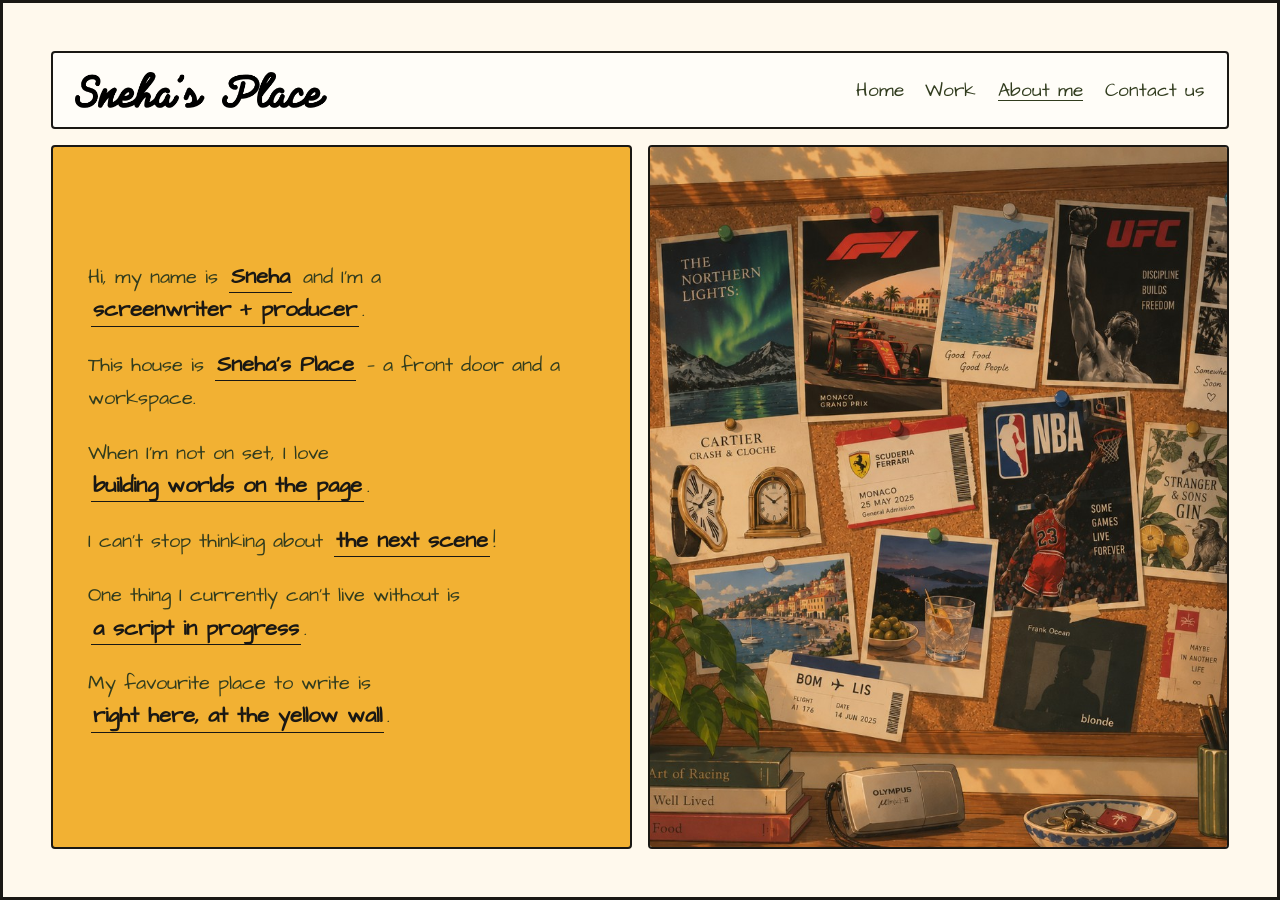
==== about.html @ 4d9caa71 "Publish Sneha’s Place as a static site ready for Vercel. Co-authored-by: Cursor <cursoragent@cursor." ====
<!DOCTYPE html>
<html lang="en">
  <head>
    <meta charset="utf-8" />
    <meta name="viewport" content="width=device-width, initial-scale=1" />
    <title>About me · Sneha’s Place</title>
    <link rel="preconnect" href="https://fonts.googleapis.com" />
    <link rel="preconnect" href="https://fonts.gstatic.com" crossorigin />
    <link
      href="https://fonts.googleapis.com/css2?family=Architects+Daughter&display=swap"
      rel="stylesheet"
    />
    <link rel="stylesheet" href="css/styles.css?v=about-board2" />
  </head>
  <body class="page-inner page-about">
    <header class="site-header">
      <a class="logo" href="entrance.html"><img src="assets/logo-script.png" alt="Sneha’s Place" width="950" height="136" /></a>
      <nav class="site-nav" aria-label="Primary">
        <a href="index.html">Home</a>
        <a href="work.html">Work</a>
        <a href="about.html" aria-current="page">About me</a>
        <a href="contact.html">Contact us</a>
      </nav>
    </header>

    <main class="inner-main know-me">
      <h1 class="visually-hidden">About me</h1>
      <div class="know-me-copy">
        <div class="know-me-lines">
          <p>
            Hi, my name is
            <span class="blank">Sneha</span>
            and I’m a
            <span class="blank">screenwriter + producer</span>.
          </p>
          <p>
            This house is
            <span class="blank">Sneha’s Place</span>
            — a front door and a workspace.
          </p>
          <p>
            When I’m not on set, I love
            <span class="blank">building worlds on the page</span>.
          </p>
          <p>
            I can’t stop thinking about
            <span class="blank">the next scene</span>!
          </p>
          <p>
            One thing I currently can’t live without is
            <span class="blank">a script in progress</span>.
          </p>
          <p>
            My favourite place to write is
            <span class="blank">right here, at the yellow wall</span>.
          </p>
        </div>
      </div>
      <div class="know-me-board">
        <img
          src="assets/about-board.jpg"
          alt="A corkboard above a desk, pinned with photos, tickets, and posters"
          width="1024"
          height="1024"
        />
      </div>
    </main>
  </body>
</html>
---- css/styles.css ----
:root {
  --cream: #fff9ed;
  --header-tan: #e0cb9e;
  --olive: #313c1e;
  --ink: #1a1814;
  --yellow: #f2b133;
  --yellow-deep: #e59a1c;
  --overlay: rgba(22, 14, 8, 0.5);
  --overlay-mobile: rgba(22, 14, 8, 0.28);
  --font-display: "Architects Daughter", "Segoe Print", "Bradley Hand ITC", cursive;
  --font-body: "Architects Daughter", "Segoe Print", "Bradley Hand ITC", cursive;
  --ease: cubic-bezier(0.22, 1, 0.36, 1);
  --duration: 300ms;
}

*,
*::before,
*::after {
  box-sizing: border-box;
}

html {
  color-scheme: light;
  height: 100%;
}

@view-transition {
  navigation: auto;
}

body {
  margin: 0;
  min-height: 100dvh;
  padding: 48px;
  background: var(--cream);
  color: var(--olive);
  font-family: var(--font-body);
  border: 3px solid var(--ink);
}

body.page-entrance,
body.page-inner,
body.page-work,
body.page-house {
  display: flex;
  flex-direction: column;
  gap: 16px;
}

body.page-entrance {
  height: 100dvh;
  overflow: hidden;
}

img {
  max-width: 100%;
  display: block;
}

a {
  color: inherit;
}

.panel {
  background: #fffdf8;
}

.panel-nav,
.site-header,
.site-footer {
  display: flex;
  align-items: center;
  justify-content: space-between;
  gap: 1rem;
  padding: 0.85rem 1.4rem 0.75rem;
  flex: 0 0 auto;
  position: relative;
  z-index: 2;
  color: var(--olive);
  background: #fffdf8;
  border: 2px solid var(--ink);
  border-radius: 4px;
}

.site-header,
.panel-nav {
  padding-top: 1.2rem;
  padding-bottom: 1.2rem;
}

.site-footer {
  margin-top: auto;
}

.panel-illustration {
  position: relative;
  z-index: 1;
  flex: 1 1 auto;
  min-height: 0;
  overflow: hidden;
  display: flex;
}

.logo {
  display: flex;
  align-items: center;
  text-decoration: none;
  line-height: 0;
}

.logo img {
  display: block;
  height: 36px;
  width: auto;
}

.site-nav {
  display: flex;
  flex-wrap: wrap;
  justify-content: flex-end;
  gap: 0.55rem 1.35rem;
}

.site-nav a {
  font-family: var(--font-display);
  font-weight: 500;
  font-size: clamp(1rem, 1.7vw, 1.2rem);
  text-decoration: none;
  line-height: 1.2;
}

.site-nav a:hover,
.site-nav a[aria-current="page"] {
  text-decoration: underline;
  text-underline-offset: 0.22em;
}

.entrance {
  position: relative;
  flex: 1;
  min-height: 0;
  width: 100%;
  display: block;
  overflow: hidden;
  border-radius: 4px;
  cursor: pointer;
  color: inherit;
  text-decoration: none;
  user-select: none;
}

.entrance:focus {
  outline: none;
}

.entrance:focus-visible {
  outline: 3px solid var(--ink);
  outline-offset: -3px;
}

.entrance-image {
  position: absolute;
  inset: 0;
  width: 100%;
  height: 100%;
  object-fit: cover;
  object-position: center;
  border: 2px solid var(--ink);
  border-radius: 4px;
  box-sizing: border-box;
}

.entrance-caption {
  position: absolute;
  top: 0.9rem;
  left: 0.9rem;
  z-index: 3;
  background: #fffdf8;
  border: 1.5px solid var(--ink);
  padding: 0.18rem 0.62rem 0.22rem;
  font-family: var(--font-display);
  font-size: clamp(0.82rem, 1.5vw, 1.02rem);
  font-weight: 500;
  color: var(--ink);
  line-height: 1.25;
  pointer-events: none;
}

.entrance-overlay {
  position: absolute;
  inset: 0;
  z-index: 1;
  background: var(--overlay);
  opacity: 0;
  pointer-events: none;
  transition: opacity var(--duration) var(--ease);
}

.entrance-cta {
  position: absolute;
  top: 50%;
  left: 50%;
  z-index: 2;
  display: inline-block;
  padding: 0.88rem 2.15rem 0.95rem;
  background: var(--yellow);
  color: var(--ink);
  border: 2.5px solid var(--ink);
  border-radius: 4px;
  font-family: var(--font-display);
  font-size: clamp(1.35rem, 3.4vw, 2.05rem);
  font-weight: 600;
  letter-spacing: 0.01em;
  line-height: 1.1;
  white-space: nowrap;
  box-shadow: 3px 4px 0 var(--ink);
  pointer-events: none;
  opacity: 0;
  transform: translate(-50%, calc(-50% + 10px)) scale(0.95);
  transition:
    opacity var(--duration) var(--ease),
    transform var(--duration) var(--ease),
    background-color var(--duration) var(--ease);
}

.entrance:hover .entrance-overlay,
.entrance:focus-visible .entrance-overlay {
  opacity: 1;
}

.entrance:hover .entrance-cta,
.entrance:focus-visible .entrance-cta {
  opacity: 1;
  transform: translate(-50%, -50%) scale(1);
}

.entrance:hover .entrance-cta {
  background: var(--yellow-deep);
}

@media (hover: none), (pointer: coarse) {
  .entrance-overlay,
  .room-enter .entrance-overlay {
    opacity: 1;
    background: var(--overlay-mobile);
  }

  .entrance-cta,
  .room-enter .entrance-cta {
    opacity: 1;
    transform: translate(-50%, -50%) scale(1);
  }

  .entrance:focus-visible .entrance-overlay,
  .room-enter:focus-visible .entrance-overlay {
    background: var(--overlay);
  }
}

@media (prefers-reduced-motion: reduce) {
  .entrance-overlay,
  .entrance-cta {
    transition: opacity 160ms linear;
  }

  .entrance-cta,
  .entrance:hover .entrance-cta,
  .entrance:focus-visible .entrance-cta,
  .room-enter:hover .entrance-cta,
  .room-enter:focus-visible .entrance-cta {
    transform: translate(-50%, -50%) scale(1);
  }
}

.inner-main {
  flex: 1;
  width: auto;
  margin: 0;
  padding: 2.4rem 1.6rem 3.4rem;
  background: #fffdf8;
  border: 2px solid var(--ink);
  border-radius: 4px;
}

.eyebrow {
  margin: 0 0 0.6rem;
  font-family: var(--font-display);
  font-size: 1rem;
}

.inner-main h1 {
  margin: 0 0 0.85rem;
  font-family: var(--font-display);
  font-size: clamp(2.2rem, 6vw, 4rem);
  line-height: 1.05;
  font-weight: 700;
}

.lede {
  max-width: 38rem;
  margin: 0 0 2.2rem;
  font-size: 1.2rem;
  line-height: 1.55;
}

.room-grid {
  display: grid;
  grid-template-columns: repeat(3, 1fr);
  gap: 1rem;
}

.room-card {
  display: block;
  min-height: 14rem;
  padding: 1.3rem 1.2rem 1.4rem;
  background: var(--yellow);
  border: 2.5px solid var(--ink);
  border-radius: 1.4rem;
  text-decoration: none;
  box-shadow: 4px 5px 0 var(--ink);
  transition: transform 220ms var(--ease);
}

.room-card:nth-child(2) {
  background: #f4c45a;
}

.room-card:nth-child(3) {
  background: #e8a020;
}

.room-card h2 {
  margin: 0 0 0.45rem;
  font-family: var(--font-display);
  font-size: 1.7rem;
}

.room-card p {
  margin: 0;
  line-height: 1.45;
}

.room-card:hover,
.room-card:focus-visible {
  transform: translate(-2px, -3px);
}

.prose {
  max-width: 40rem;
}

.prose p {
  font-size: 1.15rem;
  line-height: 1.65;
}

.work-list,
.contact-list {
  list-style: none;
  padding: 0;
  margin: 0;
}

.work-list li,
.contact-list li {
  border-top: 2px solid var(--ink);
  padding: 1rem 0;
}

.work-list h2,
.contact-list a {
  font-family: var(--font-display);
  margin: 0 0 0.25rem;
}

.contact-form {
  display: grid;
  gap: 0.85rem;
  max-width: 28rem;
}

.contact-form label {
  display: grid;
  gap: 0.3rem;
  font-family: var(--font-display);
}

.contact-form input,
.contact-form textarea {
  font: inherit;
  padding: 0.65rem 0.7rem;
  border: 2px solid var(--ink);
  border-radius: 0.7rem;
  background: #fffdf8;
}

.contact-form button {
  justify-self: start;
  appearance: none;
  margin: 0;
  font-family: var(--font-display);
  font-size: clamp(1.15rem, 2.2vw, 1.45rem);
  font-weight: 600;
  letter-spacing: 0.01em;
  line-height: 1.15;
  padding: 0.72rem 1.55rem 0.78rem;
  background: var(--yellow);
  color: var(--ink);
  border: 2.5px solid var(--ink);
  border-radius: 4px;
  cursor: pointer;
  box-shadow: 3px 4px 0 var(--ink);
}

.contact-form button:hover,
.contact-form button:focus-visible {
  background: var(--yellow-deep);
}

.back-out {
  display: inline-block;
  margin-top: 2rem;
  font-family: var(--font-display);
}

.page-contact .inner-main {
  min-height: 0;
}

.contact-main {
  display: grid;
  grid-template-columns: 1fr 1fr;
  gap: 16px;
  padding: 0;
  background: transparent;
  border: none;
  min-height: 0;
}

.contact-copy,
.contact-picture {
  min-height: 0;
  background: #fffdf8;
  border: 2px solid var(--ink);
  border-radius: 4px;
}

.contact-copy {
  padding: 2.4rem 1.6rem 3.4rem;
  overflow: auto;
}

.contact-picture {
  position: relative;
  overflow: hidden;
}

.contact-picture img {
  position: absolute;
  inset: 0;
  width: 100%;
  height: 100%;
  object-fit: cover;
  object-position: center;
}

.work-filters {
  display: flex;
  flex-wrap: wrap;
  gap: 12px;
}

.chip {
  appearance: none;
  margin: 0;
  padding: 0.72rem 1.55rem 0.78rem;
  background: #fff;
  color: var(--ink);
  border: 2.5px solid var(--ink);
  border-radius: 4px;
  font-family: var(--font-display);
  font-size: clamp(1.15rem, 2.2vw, 1.45rem);
  font-weight: 600;
  letter-spacing: 0.01em;
  line-height: 1.15;
  cursor: pointer;
}

.chip:hover,
.chip:focus-visible {
  background: #fff6dc;
}

.chip[aria-pressed="true"] {
  background: var(--yellow);
  box-shadow: 3px 4px 0 var(--ink);
}

.chip[aria-pressed="true"]:hover,
.chip[aria-pressed="true"]:focus-visible {
  background: var(--yellow-deep);
}

.work-card[hidden] {
  display: none;
}

.page-about,
.page-contact {
  position: relative;
  height: 100dvh;
  overflow: hidden;
}

.page-about .inner-main {
  min-height: 0;
  overflow: hidden;
  padding: 0;
  background: none;
  border: none;
  border-radius: 0;
}

.know-me {
  display: grid;
  grid-template-columns: 1fr 1fr;
  gap: 16px;
  position: relative;
  max-width: none;
  color: var(--olive);
}

.know-me-copy,
.know-me-board {
  min-height: 0;
  background: #fffdf8;
  border: 2px solid var(--ink);
  border-radius: 4px;
}

.know-me-copy {
  display: flex;
  align-items: center;
  padding: 2.6rem 2.2rem;
  background: var(--yellow);
}

.know-me-board {
  position: relative;
  overflow: hidden;
}

.know-me-board img {
  position: absolute;
  inset: 0;
  width: 100%;
  height: 100%;
  max-width: none;
  object-fit: cover;
  object-position: center;
}

.visually-hidden {
  position: absolute;
  width: 1px;
  height: 1px;
  padding: 0;
  margin: -1px;
  overflow: hidden;
  clip: rect(0, 0, 0, 0);
  white-space: nowrap;
  border: 0;
}

.know-me-lines {
  display: grid;
  gap: 1.35rem;
  max-width: 36rem;
}

.know-me-lines p {
  margin: 0;
  font-family: var(--font-body);
  font-size: clamp(1rem, 1.7vw, 1.22rem);
  line-height: 1.7;
}

.blank {
  display: inline-block;
  position: relative;
  padding: 0 0.15rem 0.15rem;
  margin: 0 0.15rem;
  font-family: var(--font-display);
  font-size: 1.12em;
  font-weight: 600;
  color: var(--ink);
  border-bottom: 1.5px solid var(--ink);
  line-height: 1.2;
}

.hint {
  display: block;
  margin-top: 0.12rem;
  font-family: var(--font-body);
  font-size: 0.58rem;
  font-weight: 500;
  letter-spacing: 0.06em;
  color: #7a7468;
  border: 0;
}

.snapshots {
  position: absolute;
  left: -48px;
  right: -48px;
  bottom: -48px;
  z-index: 5;
  display: flex;
  justify-content: space-evenly;
  align-items: stretch;
  height: 36rem;
  padding: 0 1.5rem;
  pointer-events: none;
}

.snapshot {
  appearance: none;
  pointer-events: auto;
  position: relative;
  z-index: 1;
  display: flex;
  align-items: flex-end;
  flex: 0 0 22rem;
  width: 22rem;
  max-width: 22rem;
  height: 100%;
  margin: 0;
  padding: 0;
  background: none;
  border: 0;
  box-shadow: none;
  cursor: pointer;
}

.snapshot:hover,
.snapshot:focus-visible {
  z-index: 6;
  outline: none;
}

.snapshot-card {
  display: block;
  width: 100%;
  padding: 0.4rem 0.4rem 1.15rem;
  background: #fff;
  border: 2px solid var(--ink);
  border-radius: 2px;
  box-shadow: 3px 4px 0 rgba(26, 24, 20, 0.18);
  pointer-events: none;
  transform: rotate(var(--rot, 0deg)) translateY(28%);
  transform-origin: center bottom;
  transition: transform 420ms var(--ease);
  will-change: transform;
}

.snapshot:hover .snapshot-card,
.snapshot:focus-visible .snapshot-card {
  transform: rotate(var(--rot, 0deg)) translateY(-52%);
}

.snapshot img {
  width: 100%;
  aspect-ratio: 4 / 5;
  height: auto;
  object-fit: cover;
  display: block;
}

@media (prefers-reduced-motion: reduce) {
  .snapshot-card,
  .snapshot:hover .snapshot-card,
  .snapshot:focus-visible .snapshot-card {
    transform: rotate(var(--rot, 0deg)) translateY(-8%);
    transition: none;
  }
}

.work-card {
  background: #fff;
  border: 2px solid var(--ink);
  border-radius: 4px;
  padding: 14px;
}

.work-card-link {
  display: block;
  color: inherit;
  text-decoration: none;
  cursor: pointer;
}

.work-card:has(.work-card-link):hover,
.work-card:has(.work-card-link:focus-visible) {
  background: #fffdf8;
}

.work-card-link:focus-visible {
  outline: 3px solid var(--ink);
  outline-offset: 4px;
}

.work-card img {
  width: 100%;
  height: auto;
  aspect-ratio: 21 / 9;
  object-fit: cover;
  border-radius: 4px;
}

.work-card-meta {
  display: flex;
  justify-content: space-between;
  align-items: flex-start;
  gap: 1.5rem;
  padding: 0.95rem 0.15rem 0.2rem;
}

.work-card-meta h2 {
  margin: 0;
  font-family: var(--font-body);
  font-size: 20px;
  font-weight: 800;
  letter-spacing: 0.04em;
  text-transform: uppercase;
  line-height: 1.3;
  -webkit-text-stroke: 0.45px currentColor;
}

.work-card-credits {
  margin: 0;
  text-align: right;
  font-family: var(--font-body);
  font-size: calc(0.82rem + 2px);
  line-height: 1.5;
  flex: 0 0 auto;
}

.project-intro {
  background: #fffdf8;
  border: 2px solid var(--ink);
  border-radius: 4px;
  padding: 1.4rem 1.6rem 1.5rem;
}

.project-intro .eyebrow {
  margin-bottom: 0.35rem;
}

.project-intro h1 {
  margin: 0 0 0.7rem;
  font-family: var(--font-display);
  font-size: clamp(1.7rem, 4vw, 2.6rem);
  line-height: 1.1;
}

.project-credits {
  margin: 0 0 1.1rem;
  font-family: var(--font-body);
  font-size: 0.92rem;
  line-height: 1.55;
}

.project-intro .back-out {
  margin-top: 0;
}

.project-gallery {
  display: grid;
  grid-template-columns: 1fr 1fr;
  gap: 16px;
}

.project-still {
  overflow: hidden;
  background: #fff;
  border: 2px solid var(--ink);
  border-radius: 4px;
}

.project-still-hero {
  grid-column: 1 / -1;
}

.project-still img {
  width: 100%;
  height: auto;
  display: block;
  aspect-ratio: 16 / 9;
  object-fit: cover;
}

.house {
  display: grid;
  grid-template-columns: 1fr 1fr;
  gap: 16px;
}

.house-roof,
.house-living,
.house-bedroom {
  grid-column: 1 / -1;
}

.house-panel {
  position: relative;
  overflow: hidden;
  background: #fff;
  border: 2px solid var(--ink);
  border-radius: 4px;
}

.house-panel a {
  display: block;
  color: inherit;
  text-decoration: none;
}

.house-panel img {
  width: 100%;
  height: auto;
  display: block;
}

.house-panel a:hover img,
.house-panel a:focus-visible img {
  filter: brightness(0.97);
}

.room-enter {
  position: relative;
  display: block;
  cursor: pointer;
  user-select: none;
}

.room-enter:focus {
  outline: none;
}

.room-enter:focus-visible {
  outline: 3px solid var(--ink);
  outline-offset: -3px;
}

.house-panel a.room-enter:hover img,
.house-panel a.room-enter:focus-visible img {
  filter: none;
}

.room-enter .entrance-cta {
  font-size: clamp(1.05rem, 2.4vw, 1.55rem);
  padding: 0.72rem 1.55rem 0.78rem;
}

.room-enter:hover .entrance-overlay,
.room-enter:focus-visible .entrance-overlay {
  opacity: 1;
}

.room-enter:hover .entrance-cta,
.room-enter:focus-visible .entrance-cta {
  opacity: 1;
  transform: translate(-50%, -50%) scale(1);
}

.room-enter:hover .entrance-cta {
  background: var(--yellow-deep);
}

.house-caption {
  position: absolute;
  top: 0.7rem;
  left: 0.7rem;
  z-index: 2;
  background: #fffdf8;
  border: 1.5px solid var(--ink);
  border-radius: 2px;
  padding: 0.18rem 0.62rem 0.22rem;
  font-family: var(--font-display);
  font-size: clamp(0.82rem, 1.5vw, 1.02rem);
  font-weight: 500;
  color: var(--ink);
  line-height: 1.25;
  pointer-events: none;
}

.room-hotspot {
  position: absolute;
  z-index: 3;
  padding: 0;
  border: 0;
  background: transparent;
  cursor: pointer;
}

.room-hotspot:hover,
.room-hotspot:focus-visible {
  z-index: 4;
}

.living-painting-left {
  left: 7%;
  top: 6%;
  width: 21%;
  height: 34%;
}

.living-painting-right {
  left: 65%;
  top: 11%;
  width: 16%;
  height: 24%;
}

.living-drink {
  left: 6%;
  top: 47%;
  width: 13%;
  height: 24%;
}

.living-phone {
  left: 45%;
  top: 70%;
  width: 12%;
  height: 14%;
}

.office-hotspot {
  left: 10%;
  top: 4%;
  width: 26%;
  height: 46%;
}

.room-hotspot:focus {
  outline: none;
}

.room-hotspot:focus-visible {
  outline: 3px solid var(--ink);
  outline-offset: 3px;
}

.room-note {
  position: absolute;
  left: 0;
  top: 38%;
  width: min(22rem, 168%);
  margin: 0;
  padding: 1rem 1.15rem 1.05rem;
  background: #fff;
  color: var(--ink);
  border: 2.5px solid var(--ink);
  border-radius: 4px;
  font-family: var(--font-body);
  font-size: 14px;
  font-weight: 400;
  line-height: 1.35;
  letter-spacing: -0.015em;
  text-align: left;
  opacity: 0;
  transform: translateY(8px);
  pointer-events: none;
  transition:
    opacity var(--duration) var(--ease),
    transform var(--duration) var(--ease);
}

.living-painting-left .room-note {
  top: 108%;
}

.living-painting-right .room-note {
  top: 108%;
  left: auto;
  right: 0;
  width: min(16rem, 280%);
}

.living-drink .room-note {
  top: 8%;
  left: 108%;
  width: min(18rem, 360%);
}

.living-phone .room-note {
  top: auto;
  bottom: 120%;
  left: 50%;
  width: min(16rem, 320%);
  max-width: 16rem;
  transform: translate(-50%, 8px);
}

.office-hotspot .room-note {
  top: 58%;
  width: min(17rem, 210%);
}

.room-hotspot:hover .room-note,
.room-hotspot:focus-visible .room-note {
  opacity: 1;
  transform: translateY(0);
}

.living-phone:hover .room-note,
.living-phone:focus-visible .room-note {
  transform: translate(-50%, 0);
}

@media (max-width: 760px) {
  .panel-nav,
  .site-header,
  .site-footer {
    flex-direction: column;
    align-items: center;
    padding: 0.75rem 1rem 0.7rem;
    text-align: center;
  }

  .panel-nav,
  .site-header {
    padding-top: 1.1rem;
    padding-bottom: 1.1rem;
  }

  .site-nav {
    justify-content: center;
  }

  .room-grid {
    grid-template-columns: 1fr;
  }

  .entrance-image {
    object-position: center;
  }

  .entrance-overlay {
    opacity: 1;
    background: var(--overlay-mobile);
  }

  .entrance-cta {
    opacity: 1;
    transform: translate(-50%, -50%) scale(1);
    white-space: normal;
    text-align: center;
    max-width: calc(100% - 2rem);
    padding: 0.8rem 1.3rem;
  }

  .work-card-meta {
    flex-direction: column;
    gap: 0.65rem;
  }

  .work-card-credits {
    text-align: left;
  }

  .snapshots {
    height: 22rem;
  }

  .snapshot {
    flex-basis: 15rem;
    width: 15rem;
    max-width: 15rem;
    margin: 0;
  }

  .snapshot-card {
    padding-bottom: 0.9rem;
  }

  .house,
  .contact-main,
  .know-me,
  .project-gallery {
    grid-template-columns: 1fr;
  }

  .know-me-board {
    min-height: 22rem;
  }

  .contact-picture {
    min-height: 16rem;
  }

  .living-painting-left {
    width: 28%;
    height: 32%;
  }

  .living-painting-right {
    width: 22%;
  }

  .living-drink {
    width: 18%;
  }

  .living-phone {
    width: 16%;
    height: 16%;
  }

  .office-hotspot {
    width: 40%;
    height: 48%;
  }
}
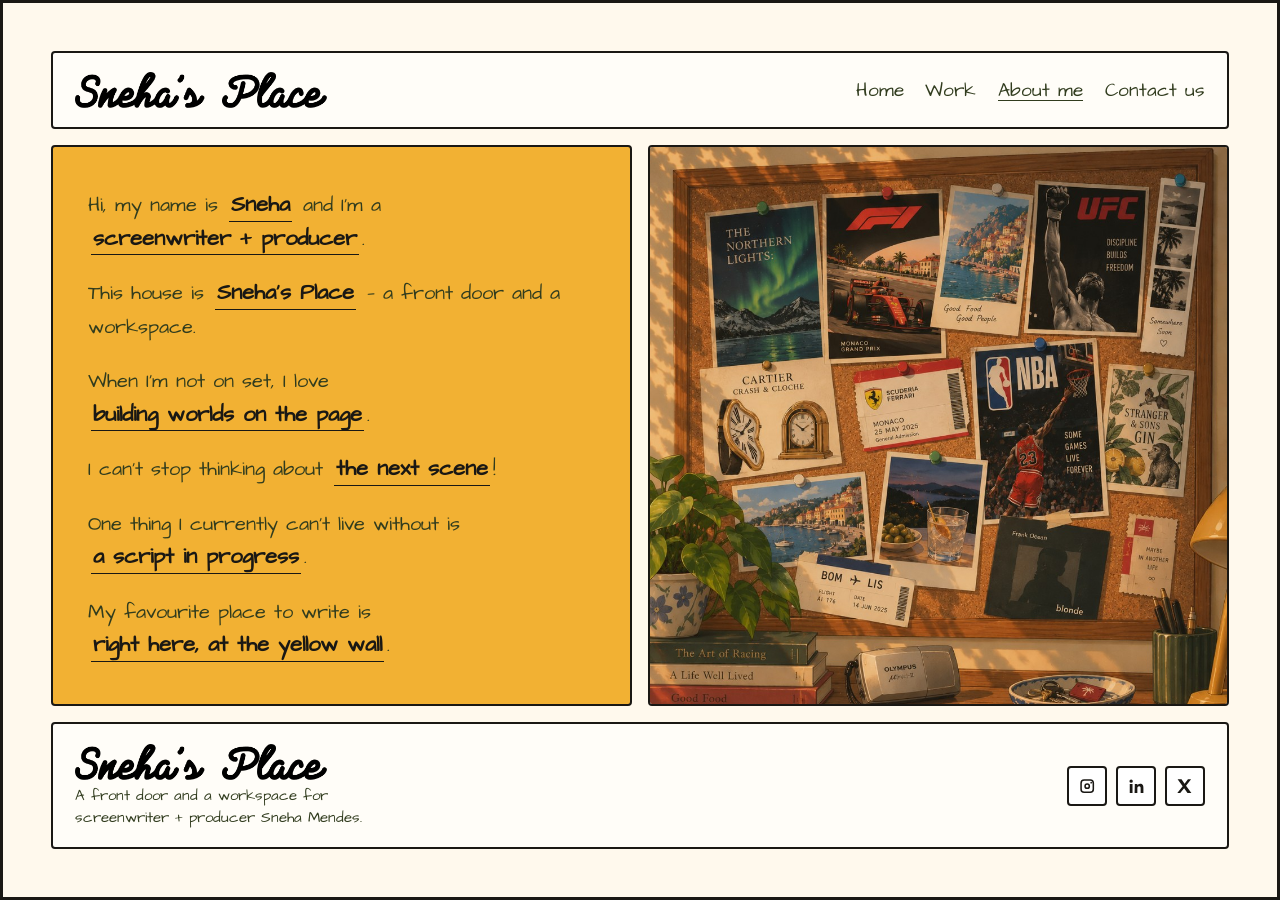
==== commit a61d3bd7: "Ship hover notes, the mobile menu, and footer updates to the live site. Co-authored-by: Cursor <curs" ====
--- a/about.html
+++ b/about.html
@@ -10,12 +10,17 @@
       href="https://fonts.googleapis.com/css2?family=Architects+Daughter&display=swap"
       rel="stylesheet"
     />
-    <link rel="stylesheet" href="css/styles.css?v=about-board2" />
+    <link rel="stylesheet" href="css/styles.css?v=board-note2" />
+    <script>document.documentElement.classList.add("js");</script>
   </head>
   <body class="page-inner page-about">
     <header class="site-header">
       <a class="logo" href="entrance.html"><img src="assets/logo-script.png" alt="Sneha’s Place" width="950" height="136" /></a>
-      <nav class="site-nav" aria-label="Primary">
+      <button class="menu-toggle" type="button" aria-expanded="false" aria-controls="site-nav">
+        <span class="menu-toggle-icon" aria-hidden="true"></span>
+        <span class="visually-hidden">Open menu</span>
+      </button>
+      <nav class="site-nav" id="site-nav" aria-label="Primary">
         <a href="index.html">Home</a>
         <a href="work.html">Work</a>
         <a href="about.html" aria-current="page">About me</a>
@@ -63,7 +68,33 @@
           width="1024"
           height="1024"
         />
+        <button class="room-hotspot board-northern" type="button">
+          <span class="visually-hidden">A note about The Northern Lights poster</span>
+          <span class="room-note">My Dream Destination</span>
+        </button>
+        <button class="room-hotspot board-cartier" type="button">
+          <span class="visually-hidden">A note about the Cartier Crash and Cloche poster</span>
+          <span class="room-note">The coolest watch designs I have ever seen. They are brother and sister</span>
+        </button>
       </div>
     </main>
+    <footer class="site-footer">
+      <div class="footer-brand">
+        <a class="logo" href="entrance.html"><img src="assets/logo-script.png" alt="Sneha’s Place" width="950" height="136" /></a>
+        <p class="footer-desc">A front door and a workspace for screenwriter + producer Sneha Mendes.</p>
+      </div>
+      <nav class="site-social" aria-label="Social">
+        <a href="#" aria-label="Instagram">
+          <svg viewBox="0 0 24 24" aria-hidden="true"><path d="M8 3h8a5 5 0 0 1 5 5v8a5 5 0 0 1-5 5H8a5 5 0 0 1-5-5V8a5 5 0 0 1 5-5Zm0 2a3 3 0 0 0-3 3v8a3 3 0 0 0 3 3h8a3 3 0 0 0 3-3V8a3 3 0 0 0-3-3H8Zm9.2 1.3a1.1 1.1 0 1 1 0 2.2 1.1 1.1 0 0 1 0-2.2ZM12 8.2A3.8 3.8 0 1 1 12 15.8 3.8 3.8 0 0 1 12 8.2Zm0 2a1.8 1.8 0 1 0 0 3.6 1.8 1.8 0 0 0 0-3.6Z"/></svg>
+        </a>
+        <a href="#" aria-label="LinkedIn">
+          <svg viewBox="0 0 24 24" aria-hidden="true"><path d="M5.4 3.2A2.2 2.2 0 1 1 5.4 7.6 2.2 2.2 0 0 1 5.4 3.2ZM3.6 9h3.6v12H3.6zM10.2 9h3.4v1.7h.1c.5-.9 1.6-1.9 3.4-1.9 3.6 0 4.3 2.4 4.3 5.5V21h-3.6v-5.8c0-1.4 0-3.2-2-3.2s-2.3 1.5-2.3 3.1V21h-3.6z"/></svg>
+        </a>
+        <a href="#" aria-label="X">
+          <svg viewBox="0 0 24 24" aria-hidden="true"><path d="M3.4 3h5.1l4 5.7L16.9 3H21l-6.6 8.4L21.4 21h-5.1l-4.4-6.2L6.8 21H3l7-8.9L3.4 3Z"/></svg>
+        </a>
+      </nav>
+    </footer>
+    <script src="js/site-menu.js"></script>
   </body>
 </html>
--- a/css/styles.css
+++ b/css/styles.css
@@ -83,13 +83,30 @@
 }
 
 .site-header,
-.panel-nav {
+.panel-nav,
+.site-footer {
   padding-top: 1.2rem;
   padding-bottom: 1.2rem;
 }
 
 .site-footer {
   margin-top: auto;
+  align-items: center;
+}
+
+.footer-brand {
+  display: flex;
+  flex-direction: column;
+  align-items: flex-start;
+  gap: 0.35rem;
+  min-width: 0;
+}
+
+.footer-desc {
+  margin: 0;
+  max-width: 22rem;
+  font-size: 0.95rem;
+  line-height: 1.4;
 }
 
 .panel-illustration {
@@ -133,6 +150,51 @@
 .site-nav a[aria-current="page"] {
   text-decoration: underline;
   text-underline-offset: 0.22em;
+}
+
+.menu-toggle,
+.menu-close,
+.menu-backdrop {
+  display: none;
+}
+
+.site-social {
+  display: flex;
+  flex-wrap: wrap;
+  align-items: center;
+  justify-content: flex-end;
+  gap: 0.55rem;
+}
+
+.site-social a {
+  display: inline-flex;
+  align-items: center;
+  justify-content: center;
+  width: 2.5rem;
+  height: 2.5rem;
+  color: var(--ink);
+  background: #fff;
+  border: 2px solid var(--ink);
+  border-radius: 4px;
+  text-decoration: none;
+}
+
+.site-social a:hover,
+.site-social a:focus-visible {
+  background: var(--yellow);
+}
+
+.site-social a:focus-visible {
+  outline: 3px solid var(--ink);
+  outline-offset: 2px;
+}
+
+.site-social svg {
+  display: block;
+  width: 1.15rem;
+  height: 1.15rem;
+  fill: currentColor;
+  fill-rule: evenodd;
 }
 
 .entrance {
@@ -239,20 +301,17 @@
 }
 
 @media (hover: none), (pointer: coarse) {
-  .entrance-overlay,
-  .room-enter .entrance-overlay {
+  .entrance .entrance-overlay {
     opacity: 1;
     background: var(--overlay-mobile);
   }
 
-  .entrance-cta,
-  .room-enter .entrance-cta {
+  .entrance .entrance-cta {
     opacity: 1;
     transform: translate(-50%, -50%) scale(1);
   }
 
-  .entrance:focus-visible .entrance-overlay,
-  .room-enter:focus-visible .entrance-overlay {
+  .entrance:focus-visible .entrance-overlay {
     background: var(--overlay);
   }
 }
@@ -265,10 +324,14 @@
 
   .entrance-cta,
   .entrance:hover .entrance-cta,
-  .entrance:focus-visible .entrance-cta,
+  .entrance:focus-visible .entrance-cta {
+    transform: translate(-50%, -50%) scale(1);
+  }
+
   .room-enter:hover .entrance-cta,
-  .room-enter:focus-visible .entrance-cta {
-    transform: translate(-50%, -50%) scale(1);
+  .room-enter:focus-visible .entrance-cta,
+  .room-enter.is-revealed .entrance-cta {
+    transform: translateY(0) scale(1);
   }
 }
 
@@ -446,8 +509,11 @@
 }
 
 .contact-copy {
-  padding: 2.4rem 1.6rem 3.4rem;
-  overflow: auto;
+  height: fit-content;
+  min-height: auto;
+  align-self: start;
+  padding: 2.4rem 1.6rem 1.6rem;
+  overflow: visible;
 }
 
 .contact-picture {
@@ -505,11 +571,17 @@
   display: none;
 }
 
-.page-about,
-.page-contact {
+.page-about {
   position: relative;
   height: 100dvh;
   overflow: hidden;
+}
+
+.page-contact {
+  position: relative;
+  height: auto;
+  min-height: 100dvh;
+  overflow: auto;
 }
 
 .page-about .inner-main {
@@ -519,6 +591,10 @@
   background: none;
   border: none;
   border-radius: 0;
+}
+
+.page-entrance .site-footer {
+  display: none;
 }
 
 .know-me {
@@ -857,24 +933,33 @@
   filter: none;
 }
 
+.room-enter .entrance-overlay {
+  display: none;
+}
+
 .room-enter .entrance-cta {
+  top: auto;
+  left: 0.75rem;
+  right: 0.75rem;
+  bottom: 0.75rem;
+  width: auto;
+  max-width: none;
   font-size: clamp(1.05rem, 2.4vw, 1.55rem);
   padding: 0.72rem 1.55rem 0.78rem;
-}
-
-.room-enter:hover .entrance-overlay,
-.room-enter:focus-visible .entrance-overlay {
+  text-align: center;
+  background: #fff;
+  transform: translateY(8px) scale(0.98);
+}
+
+.room-enter:hover .entrance-cta,
+.room-enter:focus-visible .entrance-cta,
+.room-enter.is-revealed .entrance-cta {
   opacity: 1;
-}
-
-.room-enter:hover .entrance-cta,
-.room-enter:focus-visible .entrance-cta {
-  opacity: 1;
-  transform: translate(-50%, -50%) scale(1);
+  transform: translateY(0) scale(1);
 }
 
 .room-enter:hover .entrance-cta {
-  background: var(--yellow-deep);
+  background: #fff6dc;
 }
 
 .house-caption {
@@ -922,6 +1007,13 @@
   height: 24%;
 }
 
+.living-window {
+  left: 38.8%;
+  top: 2.5%;
+  width: 17%;
+  height: 38%;
+}
+
 .living-drink {
   left: 6%;
   top: 47%;
@@ -941,6 +1033,41 @@
   top: 4%;
   width: 26%;
   height: 46%;
+}
+
+.bedroom-hsm {
+  left: 47.5%;
+  top: 5%;
+  width: 10%;
+  height: 26%;
+}
+
+.bedroom-tsitp {
+  left: 38%;
+  top: 7%;
+  width: 9%;
+  height: 22%;
+}
+
+.bedroom-lemonade {
+  left: 37.4%;
+  top: 29.5%;
+  width: 10%;
+  height: 25%;
+}
+
+.board-northern {
+  left: 11%;
+  top: 6%;
+  width: 18%;
+  height: 29%;
+}
+
+.board-cartier {
+  left: 10%;
+  top: 34%;
+  width: 20%;
+  height: 22%;
 }
 
 .room-hotspot:focus {
@@ -988,6 +1115,13 @@
   width: min(16rem, 280%);
 }
 
+.living-window .room-note {
+  top: 108%;
+  left: 50%;
+  width: min(18rem, 280%);
+  transform: translate(-50%, 8px);
+}
+
 .living-drink .room-note {
   top: 8%;
   left: 108%;
@@ -1008,6 +1142,39 @@
   width: min(17rem, 210%);
 }
 
+.bedroom-hsm .room-note {
+  top: 108%;
+  left: 50%;
+  width: min(22rem, 420%);
+  transform: translate(-50%, 8px);
+}
+
+.bedroom-tsitp .room-note {
+  top: 108%;
+  left: 50%;
+  width: min(24rem, 520%);
+  transform: translate(-50%, 8px);
+}
+
+.bedroom-lemonade .room-note {
+  top: 108%;
+  left: 50%;
+  width: min(22rem, 420%);
+  transform: translate(-50%, 8px);
+}
+
+.board-northern .room-note {
+  top: 108%;
+  left: 0;
+  width: min(14rem, 170%);
+}
+
+.board-cartier .room-note {
+  top: 108%;
+  left: 0;
+  width: min(16rem, 200%);
+}
+
 .room-hotspot:hover .room-note,
 .room-hotspot:focus-visible .room-note {
   opacity: 1;
@@ -1015,14 +1182,25 @@
 }
 
 .living-phone:hover .room-note,
-.living-phone:focus-visible .room-note {
+.living-phone:focus-visible .room-note,
+.living-window:hover .room-note,
+.living-window:focus-visible .room-note,
+.bedroom-hsm:hover .room-note,
+.bedroom-hsm:focus-visible .room-note,
+.bedroom-tsitp:hover .room-note,
+.bedroom-tsitp:focus-visible .room-note,
+.bedroom-lemonade:hover .room-note,
+.bedroom-lemonade:focus-visible .room-note {
   transform: translate(-50%, 0);
 }
 
 @media (max-width: 760px) {
+  body {
+    padding: 16px;
+  }
+
   .panel-nav,
-  .site-header,
-  .site-footer {
+  .site-header {
     flex-direction: column;
     align-items: center;
     padding: 0.75rem 1rem 0.7rem;
@@ -1030,15 +1208,191 @@
   }
 
   .panel-nav,
-  .site-header {
+  .site-header,
+  .site-footer {
     padding-top: 1.1rem;
     padding-bottom: 1.1rem;
   }
 
+  .site-footer {
+    flex-direction: column;
+    align-items: flex-start;
+    gap: 0.85rem;
+    padding-left: 1rem;
+    padding-right: 1rem;
+  }
+
+  .footer-desc {
+    font-size: 0.88rem;
+    max-width: none;
+  }
+
+  .site-social {
+    justify-content: flex-start;
+  }
+
+  .site-social a {
+    width: 2.25rem;
+    height: 2.25rem;
+  }
+
   .site-nav {
     justify-content: center;
   }
 
+  html.js .panel-nav,
+  html.js .site-header {
+    flex-direction: row;
+    align-items: center;
+    justify-content: space-between;
+    gap: 0.75rem;
+    text-align: left;
+  }
+
+  html.js .logo {
+    min-width: 0;
+    flex: 1 1 auto;
+  }
+
+  html.js .logo img {
+    height: auto;
+    max-height: 32px;
+    max-width: 100%;
+  }
+
+  html.js .menu-toggle {
+    display: inline-flex;
+    align-items: center;
+    justify-content: center;
+    appearance: none;
+    position: relative;
+    width: 2.75rem;
+    height: 2.75rem;
+    margin: 0;
+    padding: 0;
+    flex: 0 0 auto;
+    border: 2.5px solid var(--ink);
+    border-radius: 4px;
+    background: var(--yellow);
+    box-shadow: 3px 4px 0 var(--ink);
+    cursor: pointer;
+  }
+
+  html.js .menu-toggle-icon,
+  html.js .menu-toggle-icon::before,
+  html.js .menu-toggle-icon::after {
+    display: block;
+    width: 1.15rem;
+    height: 2px;
+    background: var(--ink);
+    border-radius: 1px;
+  }
+
+  html.js .menu-toggle-icon {
+    position: relative;
+  }
+
+  html.js .menu-toggle-icon::before,
+  html.js .menu-toggle-icon::after {
+    content: "";
+    position: absolute;
+    left: 0;
+  }
+
+  html.js .menu-toggle-icon::before {
+    top: -6px;
+  }
+
+  html.js .menu-toggle-icon::after {
+    top: 6px;
+  }
+
+  html.js .site-nav {
+    display: none;
+  }
+
+  html.js .menu-backdrop {
+    display: block;
+    position: fixed;
+    inset: 0;
+    z-index: 40;
+    background: var(--overlay);
+    border: 0;
+    padding: 0;
+  }
+
+  html.js body.menu-open {
+    overflow: hidden;
+  }
+
+  html.js body.menu-open .site-nav {
+    display: flex;
+    flex-direction: column;
+    align-items: stretch;
+    justify-content: center;
+    gap: 0.45rem;
+    position: fixed;
+    inset: 0;
+    z-index: 41;
+    width: auto;
+    height: auto;
+    margin: 0;
+    padding: 5rem 1.5rem 2rem;
+    background: var(--cream);
+    border: 0;
+    border-radius: 0;
+    box-shadow: none;
+    transform: none;
+    text-align: center;
+  }
+
+  html.js .menu-close {
+    display: flex;
+    align-items: center;
+    justify-content: center;
+    appearance: none;
+    position: absolute;
+    top: 1.15rem;
+    right: 1.15rem;
+    width: 2.75rem;
+    height: 2.75rem;
+    margin: 0;
+    padding: 0;
+    border: 2.5px solid var(--ink);
+    border-radius: 4px;
+    background: var(--yellow);
+    box-shadow: 3px 4px 0 var(--ink);
+    cursor: pointer;
+  }
+
+  html.js .menu-close-icon,
+  html.js .menu-close-icon::after {
+    display: block;
+    width: 1rem;
+    height: 2px;
+    background: var(--ink);
+    border-radius: 1px;
+  }
+
+  html.js .menu-close-icon {
+    position: relative;
+    transform: rotate(45deg);
+  }
+
+  html.js .menu-close-icon::after {
+    content: "";
+    position: absolute;
+    left: 0;
+    top: 0;
+    transform: rotate(90deg);
+  }
+
+  html.js body.menu-open .site-nav a {
+    display: block;
+    padding: 1rem 0.7rem;
+    font-size: clamp(1.6rem, 7vw, 2.15rem);
+  }
+
   .room-grid {
     grid-template-columns: 1fr;
   }
@@ -1047,18 +1401,36 @@
     object-position: center;
   }
 
-  .entrance-overlay {
+  .entrance .entrance-overlay {
     opacity: 1;
     background: var(--overlay-mobile);
   }
 
-  .entrance-cta {
-    opacity: 1;
-    transform: translate(-50%, -50%) scale(1);
+  .entrance .entrance-cta {
     white-space: normal;
     text-align: center;
     max-width: calc(100% - 2rem);
     padding: 0.8rem 1.3rem;
+    opacity: 1;
+    transform: translate(-50%, -50%) scale(1);
+  }
+
+  .room-enter .entrance-cta {
+    white-space: normal;
+    max-width: none;
+    padding: 0.72rem 1.15rem 0.78rem;
+  }
+
+  .room-enter:hover .entrance-cta {
+    opacity: 0;
+    transform: translateY(8px) scale(0.98);
+    background: #fff;
+  }
+
+  .room-enter.is-revealed .entrance-cta,
+  .room-enter:focus-visible .entrance-cta {
+    opacity: 1;
+    transform: translateY(0) scale(1);
   }
 
   .work-card-meta {
@@ -1071,6 +1443,9 @@
   }
 
   .snapshots {
+    left: -16px;
+    right: -16px;
+    bottom: -16px;
     height: 22rem;
   }
 
@@ -1092,6 +1467,35 @@
     grid-template-columns: 1fr;
   }
 
+  .page-about,
+  .page-contact {
+    height: auto;
+    min-height: 100dvh;
+    overflow: auto;
+  }
+
+  .page-about .inner-main {
+    overflow: visible;
+    min-height: auto;
+  }
+
+  .contact-main {
+    grid-template-rows: auto minmax(16rem, 1fr);
+  }
+
+  .know-me {
+    grid-template-rows: auto minmax(22rem, 1fr);
+  }
+
+  .contact-copy,
+  .know-me-copy {
+    height: fit-content;
+    min-height: auto;
+    align-self: start;
+    overflow: visible;
+    padding: 1.4rem 1.2rem 1.4rem;
+  }
+
   .know-me-board {
     min-height: 22rem;
   }
@@ -1109,6 +1513,11 @@
     width: 22%;
   }
 
+  .living-window {
+    width: 20%;
+    height: 36%;
+  }
+
   .living-drink {
     width: 18%;
   }
@@ -1122,4 +1531,29 @@
     width: 40%;
     height: 48%;
   }
-}
+
+  .bedroom-hsm {
+    width: 14%;
+    height: 28%;
+  }
+
+  .bedroom-tsitp {
+    width: 13%;
+    height: 24%;
+  }
+
+  .bedroom-lemonade {
+    width: 13%;
+    height: 26%;
+  }
+
+  .board-northern {
+    width: 22%;
+    height: 32%;
+  }
+
+  .board-cartier {
+    width: 24%;
+    height: 24%;
+  }
+}
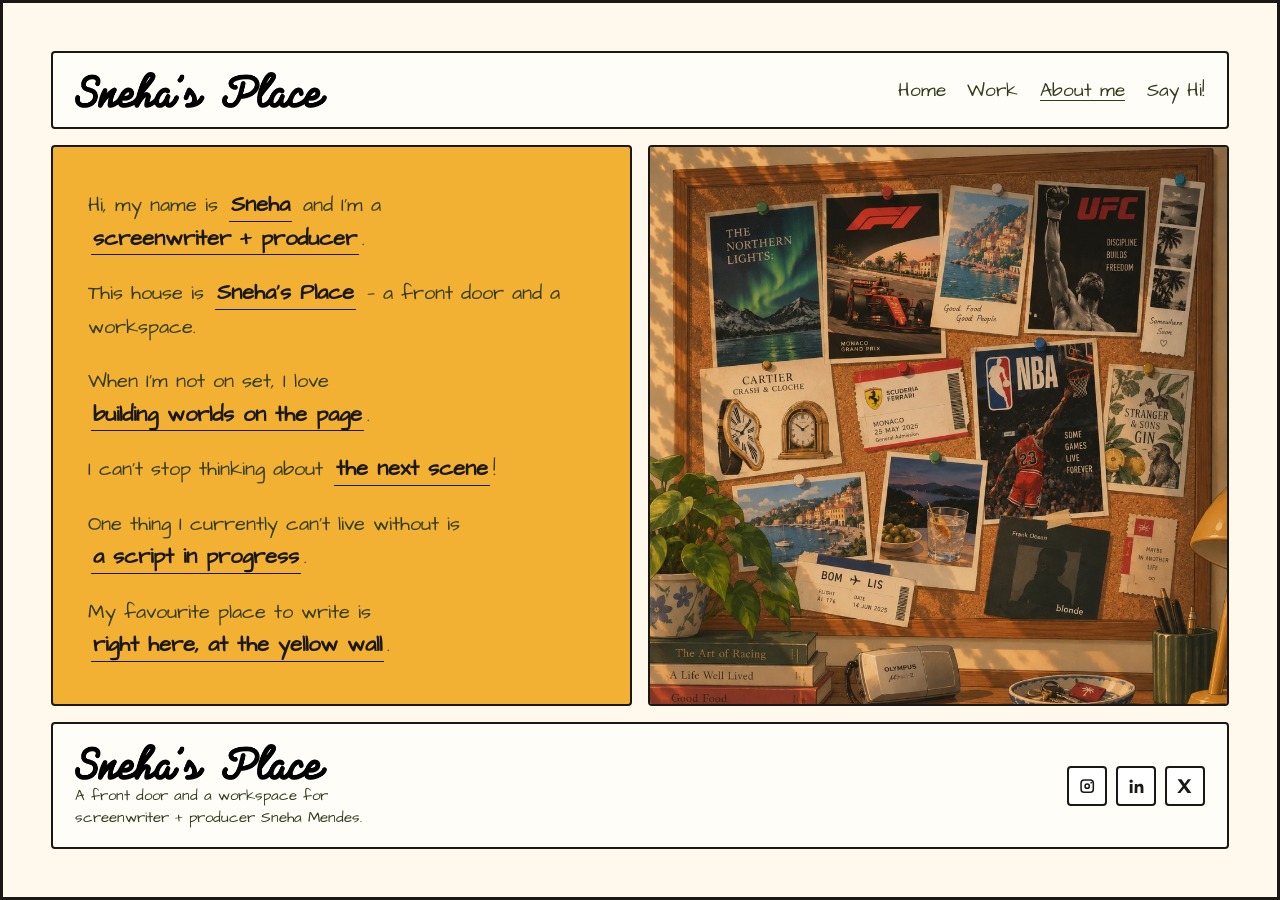
==== commit 005c5b4b: "Rename the nav to Say Hi! and refresh the contact page. Co-authored-by: Cursor <cursoragent@cursor.c" ====
--- a/about.html
+++ b/about.html
@@ -24,7 +24,7 @@
         <a href="index.html">Home</a>
         <a href="work.html">Work</a>
         <a href="about.html" aria-current="page">About me</a>
-        <a href="contact.html">Contact us</a>
+        <a href="contact.html">Say Hi!</a>
       </nav>
     </header>
 
--- a/css/styles.css
+++ b/css/styles.css
@@ -480,6 +480,74 @@
   background: var(--yellow-deep);
 }
 
+.contact-direct {
+  margin-top: 1.5rem;
+  max-width: 28rem;
+}
+
+.contact-direct p {
+  margin: 0 0 0.45rem;
+  font-family: var(--font-display);
+}
+
+.email-copy {
+  display: flex;
+  align-items: stretch;
+  gap: 0.55rem;
+}
+
+.email-copy a {
+  flex: 1;
+  min-width: 0;
+  display: flex;
+  align-items: center;
+  padding: 0.65rem 0.75rem;
+  background: #fff;
+  color: var(--ink);
+  border: 2px solid var(--ink);
+  border-radius: 0.7rem;
+  text-decoration: none;
+  overflow: hidden;
+  text-overflow: ellipsis;
+  white-space: nowrap;
+}
+
+.email-copy a:hover,
+.email-copy a:focus-visible {
+  background: #fff6dc;
+}
+
+.email-copy a:focus-visible {
+  outline: 3px solid var(--ink);
+  outline-offset: 2px;
+}
+
+.copy-email {
+  appearance: none;
+  flex: 0 0 auto;
+  margin: 0;
+  padding: 0.55rem 1.05rem 0.6rem;
+  background: var(--yellow);
+  color: var(--ink);
+  border: 2.5px solid var(--ink);
+  border-radius: 4px;
+  font-family: var(--font-display);
+  font-size: 1rem;
+  font-weight: 600;
+  cursor: pointer;
+  box-shadow: 3px 4px 0 var(--ink);
+}
+
+.copy-email:hover,
+.copy-email:focus-visible {
+  background: var(--yellow-deep);
+}
+
+.copy-email:focus-visible {
+  outline: 3px solid var(--ink);
+  outline-offset: 2px;
+}
+
 .back-out {
   display: inline-block;
   margin-top: 2rem;
@@ -1398,7 +1466,7 @@
   }
 
   .entrance-image {
-    object-position: center;
+    object-position: 72% 42%;
   }
 
   .entrance .entrance-overlay {
@@ -1407,12 +1475,17 @@
   }
 
   .entrance .entrance-cta {
+    top: auto;
+    left: 0.75rem;
+    right: 0.75rem;
+    bottom: 0.75rem;
+    width: auto;
+    max-width: none;
     white-space: normal;
     text-align: center;
-    max-width: calc(100% - 2rem);
     padding: 0.8rem 1.3rem;
     opacity: 1;
-    transform: translate(-50%, -50%) scale(1);
+    transform: none;
   }
 
   .room-enter .entrance-cta {
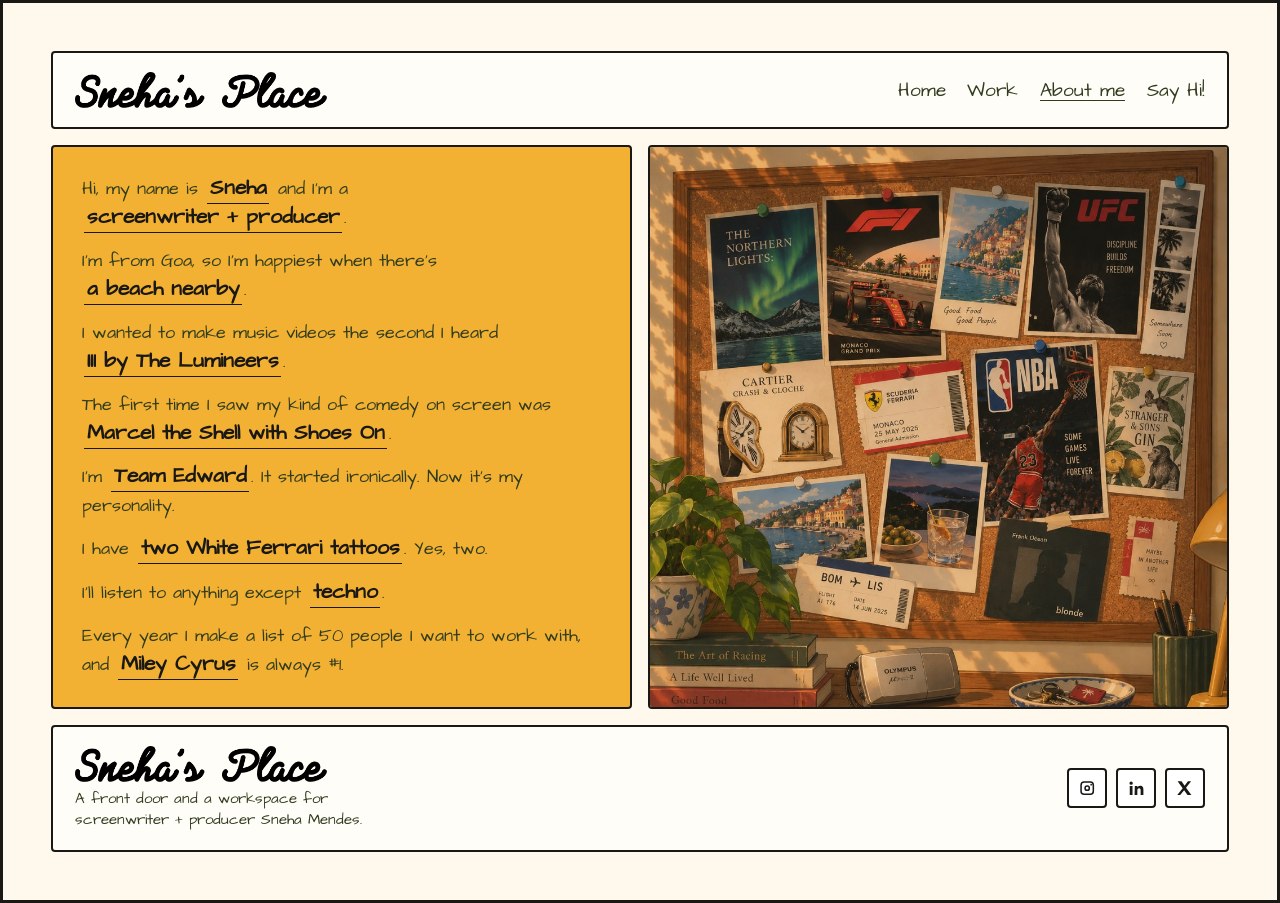
==== commit fbc05eb5: "Ship the About fill-in-the-blanks, work cards, welcome note, and contact refresh. Co-authored-by: Cu" ====
--- a/about.html
+++ b/about.html
@@ -10,7 +10,7 @@
       href="https://fonts.googleapis.com/css2?family=Architects+Daughter&display=swap"
       rel="stylesheet"
     />
-    <link rel="stylesheet" href="css/styles.css?v=board-note2" />
+    <link rel="stylesheet" href="css/styles.css?v=about-copy2" />
     <script>document.documentElement.classList.add("js");</script>
   </head>
   <body class="page-inner page-about">
@@ -39,25 +39,35 @@
             <span class="blank">screenwriter + producer</span>.
           </p>
           <p>
-            This house is
-            <span class="blank">Sneha’s Place</span>
-            — a front door and a workspace.
+            I’m from Goa, so I’m happiest when there’s
+            <span class="blank">a beach nearby</span>.
           </p>
           <p>
-            When I’m not on set, I love
-            <span class="blank">building worlds on the page</span>.
+            I wanted to make music videos the second I heard
+            <span class="blank">III by The Lumineers</span>.
           </p>
           <p>
-            I can’t stop thinking about
-            <span class="blank">the next scene</span>!
+            The first time I saw my kind of comedy on screen was
+            <span class="blank">Marcel the Shell with Shoes On</span>.
           </p>
           <p>
-            One thing I currently can’t live without is
-            <span class="blank">a script in progress</span>.
+            I’m
+            <span class="blank">Team Edward</span>.
+            It started ironically. Now it’s my personality.
           </p>
           <p>
-            My favourite place to write is
-            <span class="blank">right here, at the yellow wall</span>.
+            I have
+            <span class="blank">two White Ferrari tattoos</span>.
+            Yes, two.
+          </p>
+          <p>
+            I’ll listen to anything except
+            <span class="blank">techno</span>.
+          </p>
+          <p>
+            Every year I make a list of 50 people I want to work with, and
+            <span class="blank">Miley Cyrus</span>
+            is always #1.
           </p>
         </div>
       </div>
--- a/css/styles.css
+++ b/css/styles.css
@@ -449,7 +449,8 @@
 }
 
 .contact-form input,
-.contact-form textarea {
+.contact-form textarea,
+.contact-form select {
   font: inherit;
   padding: 0.65rem 0.7rem;
   border: 2px solid var(--ink);
@@ -457,7 +458,17 @@
   background: #fffdf8;
 }
 
-.contact-form button {
+.contact-form select {
+  appearance: none;
+  background-image: url("data:image/svg+xml,%3Csvg xmlns='http://www.w3.org/2000/svg' width='12' height='8' viewBox='0 0 12 8'%3E%3Cpath fill='%231a1814' d='M1 1.2 6 6.8 11 1.2'/%3E%3C/svg%3E");
+  background-repeat: no-repeat;
+  background-position: right 0.85rem center;
+  background-size: 0.75rem 0.5rem;
+  padding-right: 2.2rem;
+  cursor: pointer;
+}
+
+.contact-form > button {
   justify-self: start;
   appearance: none;
   margin: 0;
@@ -475,77 +486,85 @@
   box-shadow: 3px 4px 0 var(--ink);
 }
 
-.contact-form button:hover,
-.contact-form button:focus-visible {
+.contact-form > button:hover,
+.contact-form > button:focus-visible {
   background: var(--yellow-deep);
 }
 
 .contact-direct {
+  display: flex;
+  align-items: center;
+  flex-wrap: nowrap;
+  gap: 0.4rem;
   margin-top: 1.5rem;
   max-width: 28rem;
-}
-
-.contact-direct p {
-  margin: 0 0 0.45rem;
   font-family: var(--font-display);
-}
-
-.email-copy {
-  display: flex;
-  align-items: stretch;
-  gap: 0.55rem;
-}
-
-.email-copy a {
-  flex: 1;
-  min-width: 0;
-  display: flex;
-  align-items: center;
-  padding: 0.65rem 0.75rem;
-  background: #fff;
+  white-space: nowrap;
+}
+
+.contact-direct a {
   color: var(--ink);
-  border: 2px solid var(--ink);
-  border-radius: 0.7rem;
-  text-decoration: none;
-  overflow: hidden;
-  text-overflow: ellipsis;
-  white-space: nowrap;
-}
-
-.email-copy a:hover,
-.email-copy a:focus-visible {
-  background: #fff6dc;
-}
-
-.email-copy a:focus-visible {
-  outline: 3px solid var(--ink);
-  outline-offset: 2px;
+  text-underline-offset: 0.18em;
+}
+
+.contact-direct a:hover,
+.contact-direct a:focus-visible {
+  color: var(--olive);
 }
 
 .copy-email {
   appearance: none;
-  flex: 0 0 auto;
+  display: inline-flex;
+  align-items: center;
+  justify-content: center;
+  width: 1.6rem;
+  height: 1.6rem;
   margin: 0;
-  padding: 0.55rem 1.05rem 0.6rem;
-  background: var(--yellow);
+  padding: 0;
+  background: none;
+  border: 0;
   color: var(--ink);
-  border: 2.5px solid var(--ink);
-  border-radius: 4px;
-  font-family: var(--font-display);
-  font-size: 1rem;
-  font-weight: 600;
   cursor: pointer;
-  box-shadow: 3px 4px 0 var(--ink);
+}
+
+.copy-email svg {
+  display: block;
+  width: 1.05rem;
+  height: 1.05rem;
+  fill: currentColor;
 }
 
 .copy-email:hover,
 .copy-email:focus-visible {
-  background: var(--yellow-deep);
+  color: var(--olive);
 }
 
 .copy-email:focus-visible {
-  outline: 3px solid var(--ink);
+  outline: 2px solid var(--ink);
   outline-offset: 2px;
+}
+
+.copy-flash {
+  min-height: 1em;
+  font-size: 0.82rem;
+  color: var(--olive);
+  opacity: 0;
+  transform: translateY(2px);
+  transition:
+    opacity 160ms var(--ease),
+    transform 160ms var(--ease);
+}
+
+.copy-flash.is-on {
+  opacity: 1;
+  transform: translateY(0);
+}
+
+.contact-success {
+  max-width: 22rem;
+  margin: 0;
+  font-size: 1.15rem;
+  line-height: 1.5;
 }
 
 .back-out {
@@ -602,6 +621,7 @@
   display: flex;
   flex-wrap: wrap;
   gap: 12px;
+  margin-top: 1rem;
 }
 
 .chip {
@@ -639,10 +659,18 @@
   display: none;
 }
 
+.work-grid {
+  display: grid;
+  grid-template-columns: 1fr;
+  gap: 16px;
+  margin-top: 1rem;
+}
+
 .page-about {
   position: relative;
-  height: 100dvh;
-  overflow: hidden;
+  height: auto;
+  min-height: 100dvh;
+  overflow: auto;
 }
 
 .page-contact {
@@ -653,8 +681,8 @@
 }
 
 .page-about .inner-main {
-  min-height: 0;
-  overflow: hidden;
+  min-height: auto;
+  overflow: visible;
   padding: 0;
   background: none;
   border: none;
@@ -684,8 +712,8 @@
 
 .know-me-copy {
   display: flex;
-  align-items: center;
-  padding: 2.6rem 2.2rem;
+  align-items: flex-start;
+  padding: 1.7rem 1.8rem;
   background: var(--yellow);
 }
 
@@ -718,15 +746,15 @@
 
 .know-me-lines {
   display: grid;
-  gap: 1.35rem;
+  gap: 0.9rem;
   max-width: 36rem;
 }
 
 .know-me-lines p {
   margin: 0;
   font-family: var(--font-body);
-  font-size: clamp(1rem, 1.7vw, 1.22rem);
-  line-height: 1.7;
+  font-size: clamp(0.95rem, 1.55vw, 1.15rem);
+  line-height: 1.55;
 }
 
 .blank {
@@ -830,63 +858,99 @@
 }
 
 .work-card {
-  background: #fff;
+  background: #fffdf8;
   border: 2px solid var(--ink);
   border-radius: 4px;
-  padding: 14px;
+  overflow: hidden;
+  transition:
+    transform var(--duration) var(--ease),
+    box-shadow var(--duration) var(--ease);
 }
 
 .work-card-link {
-  display: block;
+  display: grid;
+  grid-template-columns: minmax(0, 2fr) minmax(0, 3fr);
+  grid-template-areas: "copy still";
+  align-items: stretch;
+  min-height: 23rem;
   color: inherit;
   text-decoration: none;
   cursor: pointer;
 }
 
-.work-card:has(.work-card-link):hover,
-.work-card:has(.work-card-link:focus-visible) {
-  background: #fffdf8;
+.work-card-copy {
+  grid-area: copy;
+  display: flex;
+  flex-direction: column;
+  padding: 1.45rem 1.4rem 1.5rem 1.55rem;
+  border-right: 2px solid var(--ink);
+}
+
+.work-card-copy h2 {
+  margin: 0;
+  font-family: var(--font-display);
+  font-size: clamp(1.25rem, 2.4vw, 1.7rem);
+  font-weight: 700;
+  letter-spacing: -0.015em;
+  line-height: 1.15;
+}
+
+.work-card-roles {
+  display: flex;
+  flex-wrap: wrap;
+  gap: 0.35rem;
+  margin: auto 0 0;
+}
+
+.role-tag {
+  display: inline-block;
+  padding: 0.12rem 0.45rem 0.16rem;
+  background: var(--cream);
+  color: var(--ink);
+  border: 1.5px solid var(--ink);
+  border-radius: 2px;
+  font-family: var(--font-display);
+  font-size: 0.78rem;
+  font-weight: 600;
+  line-height: 1.2;
+}
+
+.work-card-desc {
+  margin: 0.85rem 0 0;
+  font-size: 1rem;
+  line-height: 1.45;
+}
+
+.work-card-credits {
+  margin: 0.75rem 0 0;
+  font-size: 0.92rem;
+  line-height: 1.45;
+}
+
+.work-card-still {
+  grid-area: still;
+  position: relative;
+  min-height: 23rem;
+}
+
+.work-card-still img {
+  position: absolute;
+  inset: 0;
+  width: 100%;
+  height: 100%;
+  object-fit: cover;
+  border-radius: 0;
+}
+
+.work-card:hover,
+.work-card:focus-within {
+  transform: translate(-3px, -4px);
+  box-shadow: 3px 4px 0 var(--ink);
 }
 
 .work-card-link:focus-visible {
   outline: 3px solid var(--ink);
-  outline-offset: 4px;
-}
-
-.work-card img {
-  width: 100%;
-  height: auto;
-  aspect-ratio: 21 / 9;
-  object-fit: cover;
-  border-radius: 4px;
-}
-
-.work-card-meta {
-  display: flex;
-  justify-content: space-between;
-  align-items: flex-start;
-  gap: 1.5rem;
-  padding: 0.95rem 0.15rem 0.2rem;
-}
-
-.work-card-meta h2 {
-  margin: 0;
-  font-family: var(--font-body);
-  font-size: 20px;
-  font-weight: 800;
-  letter-spacing: 0.04em;
-  text-transform: uppercase;
-  line-height: 1.3;
-  -webkit-text-stroke: 0.45px currentColor;
-}
-
-.work-card-credits {
-  margin: 0;
-  text-align: right;
-  font-family: var(--font-body);
-  font-size: calc(0.82rem + 2px);
-  line-height: 1.5;
-  flex: 0 0 auto;
+  outline-offset: -3px;
 }
 
 .project-intro {
@@ -1506,13 +1570,23 @@
     transform: translateY(0) scale(1);
   }
 
-  .work-card-meta {
-    flex-direction: column;
-    gap: 0.65rem;
-  }
-
-  .work-card-credits {
-    text-align: left;
+  .work-card-link {
+    grid-template-columns: 1fr;
+    grid-template-areas:
+      "still"
+      "copy";
+    min-height: 0;
+  }
+
+  .work-card-copy {
+    border-right: 0;
+    border-top: 2px solid var(--ink);
+    padding: 1.15rem 1.15rem 1.2rem;
+  }
+
+  .work-card-still {
+    min-height: 0;
+    aspect-ratio: 16 / 9;
   }
 
   .snapshots {
@@ -1630,3 +1704,111 @@
     height: 24%;
   }
 }
+
+.welcome-note {
+  position: fixed;
+  right: 1.15rem;
+  bottom: 1.15rem;
+  z-index: 20;
+  width: min(16.8rem, calc(100vw - 2.2rem));
+  padding: 1.15rem 1.7rem 0.95rem 1.1rem;
+  background: #ffe56a;
+  color: var(--ink);
+  border: 0;
+  border-radius: 1px;
+  box-shadow:
+    1px 2px 0 rgba(26, 24, 20, 0.12),
+    3px 8px 16px rgba(26, 24, 20, 0.16);
+  font-family: var(--font-body);
+  font-size: 0.98rem;
+  line-height: 1.4;
+  clip-path: polygon(
+    0% 0%,
+    100% 0.6%,
+    99.4% 96.2%,
+    93% 100%,
+    5% 98.4%,
+    0% 94.5%
+  );
+  opacity: 0;
+  transform: rotate(-3.2deg) translateY(12px);
+  pointer-events: none;
+  transition:
+    opacity var(--duration) var(--ease),
+    transform var(--duration) var(--ease);
+}
+
+.welcome-note::before {
+  content: "";
+  position: absolute;
+  top: 0.15rem;
+  left: 50%;
+  width: 2.55rem;
+  height: 0.72rem;
+  background: rgba(255, 253, 248, 0.52);
+  border: 1px solid rgba(26, 24, 20, 0.12);
+  transform: translateX(-50%) rotate(1.5deg);
+}
+
+.welcome-note.is-open {
+  opacity: 1;
+  transform: rotate(-3.2deg) translateY(0);
+  pointer-events: auto;
+}
+
+.welcome-note p {
+  margin: 0;
+}
+
+.welcome-note-sign {
+  margin-top: 0.7rem;
+  font-size: 1.02rem;
+}
+
+.welcome-note-tap {
+  display: none;
+}
+
+@media (hover: none), (pointer: coarse) {
+  .welcome-note-hover {
+    display: none;
+  }
+
+  .welcome-note-tap {
+    display: inline;
+  }
+}
+
+.welcome-note-close {
+  appearance: none;
+  position: absolute;
+  top: 0.35rem;
+  right: 0.4rem;
+  width: 1.5rem;
+  height: 1.5rem;
+  margin: 0;
+  padding: 0;
+  border: 0;
+  background: none;
+  color: var(--ink);
+  font-size: 1.2rem;
+  line-height: 1;
+  cursor: pointer;
+}
+
+.welcome-note-close:hover,
+.welcome-note-close:focus-visible {
+  color: var(--olive);
+}
+
+.welcome-note-close:focus-visible {
+  outline: 2px solid var(--ink);
+  outline-offset: 1px;
+}
+
+@media (prefers-reduced-motion: reduce) {
+  .welcome-note,
+  .welcome-note.is-open {
+    transform: rotate(-3.2deg);
+  }
+}
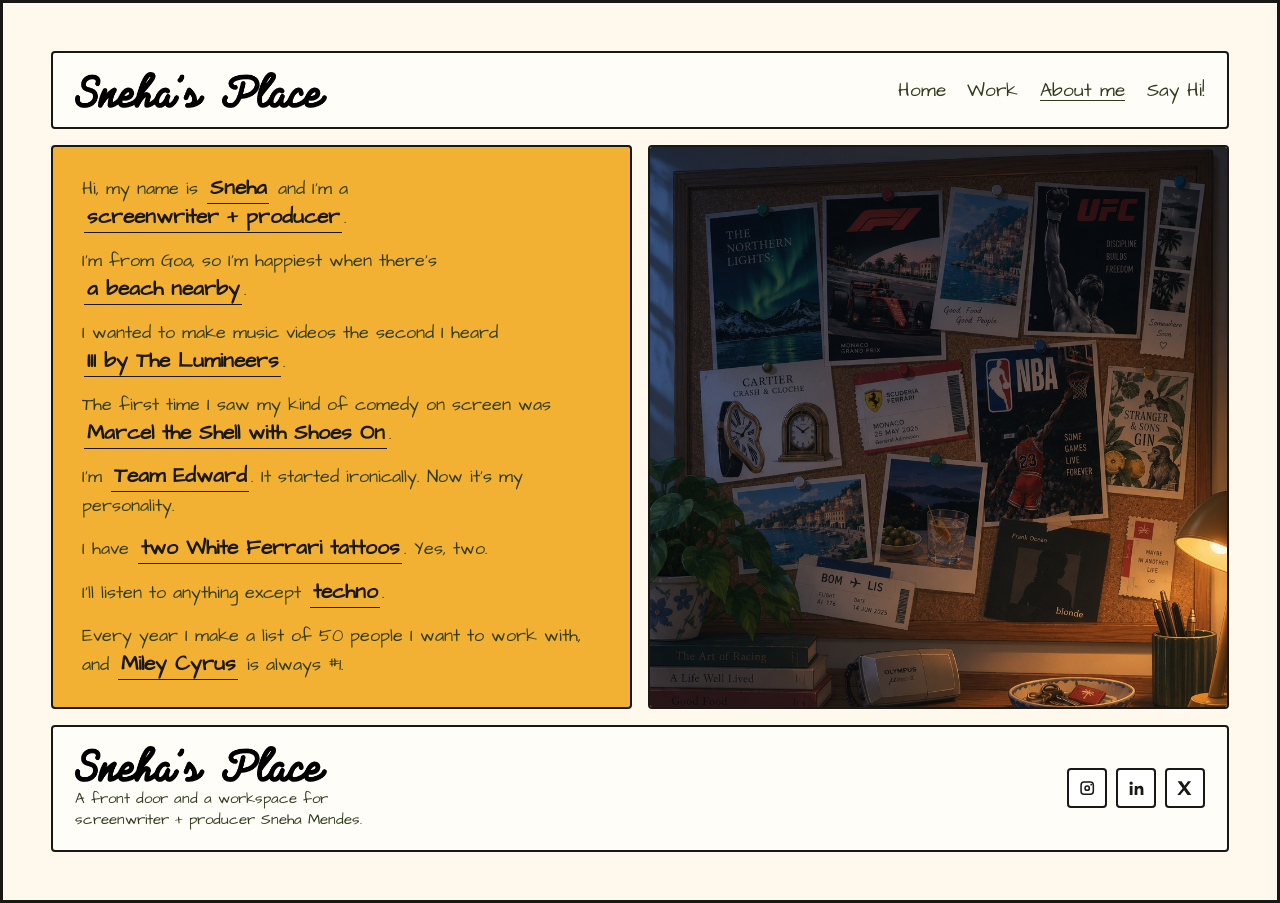
==== commit 0661f980: "Ship the doorbell entry, night rooms, and live work pages. The site now rings in at the Press bell, " ====
--- a/about.html
+++ b/about.html
@@ -10,7 +10,7 @@
       href="https://fonts.googleapis.com/css2?family=Architects+Daughter&display=swap"
       rel="stylesheet"
     />
-    <link rel="stylesheet" href="css/styles.css?v=about-copy2" />
+    <link rel="stylesheet" href="css/styles.css?v=night-sky1" />
     <script>document.documentElement.classList.add("js");</script>
   </head>
   <body class="page-inner page-about">
@@ -74,17 +74,24 @@
       <div class="know-me-board">
         <img
           src="assets/about-board.jpg"
+          data-night-src="assets/about-board-night.jpg"
           alt="A corkboard above a desk, pinned with photos, tickets, and posters"
           width="1024"
           height="1024"
         />
         <button class="room-hotspot board-northern" type="button">
           <span class="visually-hidden">A note about The Northern Lights poster</span>
-          <span class="room-note">My Dream Destination</span>
+          <span class="room-note">
+            <span class="room-note-label">The Northern Lights</span>
+            My Dream Destination
+          </span>
         </button>
         <button class="room-hotspot board-cartier" type="button">
           <span class="visually-hidden">A note about the Cartier Crash and Cloche poster</span>
-          <span class="room-note">The coolest watch designs I have ever seen. They are brother and sister</span>
+          <span class="room-note">
+            <span class="room-note-label">Cartier Crash &amp; Cloche</span>
+            The coolest watch designs I have ever seen. They are brother and sister
+          </span>
         </button>
       </div>
     </main>
@@ -106,5 +113,6 @@
       </nav>
     </footer>
     <script src="js/site-menu.js"></script>
+    <script src="js/day-night.js"></script>
   </body>
 </html>
--- a/css/styles.css
+++ b/css/styles.css
@@ -205,7 +205,7 @@
   display: block;
   overflow: hidden;
   border-radius: 4px;
-  cursor: pointer;
+  cursor: default;
   color: inherit;
   text-decoration: none;
   user-select: none;
@@ -248,6 +248,158 @@
   pointer-events: none;
 }
 
+.doorbell-prompt {
+  position: absolute;
+  inset: auto 0.9rem 0.9rem auto;
+  z-index: 4;
+  margin: 0;
+  width: min(20rem, calc(100% - 1.8rem));
+  background: #fffdf8;
+  border: 2.5px solid var(--ink);
+  border-radius: 4px;
+  padding: 0.95rem 1.1rem 1.05rem;
+  color: var(--ink);
+  pointer-events: none;
+  transition: opacity var(--duration) var(--ease);
+}
+
+.doorbell-prompt-title {
+  margin: 0;
+  font-family: var(--font-display);
+  font-size: clamp(1.2rem, 2.1vw, 1.55rem);
+  font-weight: 700;
+  line-height: 1.1;
+}
+
+.doorbell-prompt-copy {
+  margin: 0.45rem 0 0;
+  font-family: var(--font-body);
+  font-size: clamp(0.95rem, 1.5vw, 1.12rem);
+  font-weight: 400;
+  line-height: 1.4;
+}
+
+.doorbell-spot {
+  position: absolute;
+  z-index: 5;
+}
+
+.doorbell {
+  position: absolute;
+  inset: 0;
+  z-index: 1;
+  margin: 0;
+  padding: 0;
+  border: 0;
+  background: transparent;
+  cursor: pointer;
+}
+
+.doorbell:focus {
+  outline: none;
+}
+
+.doorbell:focus-visible {
+  outline: 3px solid var(--ink);
+  outline-offset: 2px;
+}
+
+.doorbell-note {
+  position: absolute;
+  left: 50%;
+  top: auto;
+  bottom: 118%;
+  z-index: 6;
+  width: max-content;
+  max-width: min(16.5rem, 72vw);
+  margin: 0;
+  padding: 1rem 1.15rem 1.05rem;
+  background: #fff;
+  color: var(--ink);
+  border: 2.5px solid var(--ink);
+  border-radius: 4px;
+  font-family: var(--font-body);
+  font-size: 14px;
+  font-weight: 400;
+  line-height: 1.35;
+  letter-spacing: -0.015em;
+  text-align: left;
+  opacity: 0;
+  transform: translate(-50%, 8px);
+  pointer-events: none;
+  transition:
+    opacity var(--duration) var(--ease),
+    transform var(--duration) var(--ease);
+}
+
+.doorbell-note p {
+  margin: 0;
+}
+
+.doorbell-note .room-note-label {
+  margin-bottom: 0.4rem;
+}
+
+.doorbell-enter {
+  display: inline-block;
+  margin-top: 0.75rem;
+  padding: 0.48rem 0.9rem 0.52rem;
+  background: var(--yellow);
+  color: var(--ink);
+  border: 2.5px solid var(--ink);
+  border-radius: 4px;
+  box-shadow: 3px 4px 0 var(--ink);
+  font-family: var(--font-display);
+  font-size: 1rem;
+  font-weight: 600;
+  line-height: 1.1;
+  text-decoration: none;
+}
+
+.doorbell-enter:hover,
+.doorbell-enter:focus-visible {
+  background: var(--yellow-deep);
+}
+
+.doorbell-enter:focus-visible {
+  outline: 3px solid var(--ink);
+  outline-offset: 2px;
+}
+
+.entrance.is-open {
+  overflow: visible;
+}
+
+.entrance.is-open .doorbell-prompt {
+  opacity: 0;
+  pointer-events: none;
+}
+
+.entrance.is-open .doorbell-note {
+  opacity: 1;
+  transform: translate(-50%, 0);
+  pointer-events: auto;
+}
+
+html:not(.js) .doorbell,
+html:not(.js) .doorbell-prompt {
+  display: none;
+}
+
+html:not(.js) .doorbell-spot {
+  inset: auto 0.9rem 0.9rem auto;
+  width: auto;
+  height: auto;
+}
+
+html:not(.js) .doorbell-note {
+  position: static;
+  width: min(16.5rem, calc(100% - 1.8rem));
+  opacity: 1;
+  transform: none;
+  pointer-events: auto;
+}
+
 .entrance-overlay {
   position: absolute;
   inset: 0;
@@ -260,72 +412,69 @@
 
 .entrance-cta {
   position: absolute;
-  top: 50%;
-  left: 50%;
+  top: auto;
+  left: 0.75rem;
+  right: 0.75rem;
+  bottom: 0.75rem;
   z-index: 2;
   display: inline-block;
-  padding: 0.88rem 2.15rem 0.95rem;
-  background: var(--yellow);
+  width: auto;
+  max-width: none;
+  padding: 0.72rem 1.55rem 0.78rem;
+  background: #fff;
   color: var(--ink);
   border: 2.5px solid var(--ink);
   border-radius: 4px;
   font-family: var(--font-display);
-  font-size: clamp(1.35rem, 3.4vw, 2.05rem);
+  font-size: clamp(1.05rem, 2.4vw, 1.55rem);
   font-weight: 600;
   letter-spacing: 0.01em;
   line-height: 1.1;
+  text-align: center;
   white-space: nowrap;
   box-shadow: 3px 4px 0 var(--ink);
   pointer-events: none;
   opacity: 0;
-  transform: translate(-50%, calc(-50% + 10px)) scale(0.95);
+  transform: translateY(8px) scale(0.98);
   transition:
     opacity var(--duration) var(--ease),
     transform var(--duration) var(--ease),
     background-color var(--duration) var(--ease);
 }
 
-.entrance:hover .entrance-overlay,
-.entrance:focus-visible .entrance-overlay {
+html:not(.js) .entrance:hover .entrance-overlay,
+html:not(.js) .entrance:focus-within .entrance-overlay {
+  opacity: 0;
+}
+
+html:not(.js) .entrance:hover .entrance-cta,
+html:not(.js) .entrance:focus-within .entrance-cta {
   opacity: 1;
-}
-
-.entrance:hover .entrance-cta,
-.entrance:focus-visible .entrance-cta {
-  opacity: 1;
-  transform: translate(-50%, -50%) scale(1);
-}
-
-.entrance:hover .entrance-cta {
-  background: var(--yellow-deep);
+  transform: translateY(0) scale(1);
+}
+
+html:not(.js) .entrance:hover .entrance-cta {
+  background: #fff6dc;
 }
 
 @media (hover: none), (pointer: coarse) {
-  .entrance .entrance-overlay {
+  html:not(.js) .entrance .entrance-cta {
     opacity: 1;
-    background: var(--overlay-mobile);
-  }
-
-  .entrance .entrance-cta {
-    opacity: 1;
-    transform: translate(-50%, -50%) scale(1);
-  }
-
-  .entrance:focus-visible .entrance-overlay {
-    background: var(--overlay);
+    transform: none;
   }
 }
 
 @media (prefers-reduced-motion: reduce) {
   .entrance-overlay,
-  .entrance-cta {
+  .entrance-cta,
+  .doorbell-prompt,
+  .doorbell-note {
     transition: opacity 160ms linear;
   }
 
   .entrance-cta,
-  .entrance:hover .entrance-cta,
-  .entrance:focus-visible .entrance-cta {
-    transform: translate(-50%, -50%) scale(1);
+  html:not(.js) .entrance:hover .entrance-cta {
+    transform: translateY(0) scale(1);
   }
 
   .room-enter:hover .entrance-cta,
@@ -1126,45 +1275,108 @@
 }
 
 .living-painting-left {
-  left: 7%;
+  left: 13.5%;
+  top: 8%;
+  width: 19%;
+  height: 32%;
+}
+
+.living-painting-right {
+  left: 63.5%;
+  top: 11%;
+  width: 14.5%;
+  height: 26%;
+}
+
+.living-window {
+  left: 39.2%;
+  top: 5%;
+  width: 16.5%;
+  height: 40%;
+}
+
+.living-drink {
+  left: 43%;
+  top: 64%;
+  width: 8%;
+  height: 14%;
+}
+
+.living-phone {
+  left: 53%;
+  top: 69%;
+  width: 8%;
+  height: 12%;
+}
+
+.office-interview {
+  left: 10%;
+  top: 8%;
+  width: 11%;
+  height: 15%;
+}
+
+.office-miley {
+  left: 20%;
+  top: 5%;
+  width: 17%;
+  height: 20%;
+}
+
+.office-rolling {
+  left: 36%;
   top: 6%;
-  width: 21%;
-  height: 34%;
-}
-
-.living-painting-right {
-  left: 65%;
-  top: 11%;
-  width: 16%;
-  height: 24%;
-}
-
-.living-window {
-  left: 38.8%;
-  top: 2.5%;
-  width: 17%;
-  height: 38%;
-}
-
-.living-drink {
-  left: 6%;
-  top: 47%;
+  width: 12%;
+  height: 16%;
+}
+
+.office-tinydesk {
+  left: 10%;
+  top: 24%;
   width: 13%;
-  height: 24%;
-}
-
-.living-phone {
-  left: 45%;
-  top: 70%;
+  height: 15%;
+}
+
+.office-snl {
+  left: 23%;
+  top: 26%;
   width: 12%;
   height: 14%;
 }
 
-.office-hotspot {
-  left: 10%;
-  top: 4%;
-  width: 26%;
-  height: 46%;
+.office-redbull {
+  left: 35%;
+  top: 24%;
+  width: 13%;
+  height: 15%;
+}
+
+.office-aurora {
+  left: 50%;
+  top: 7%;
+  width: 16%;
+  height: 16%;
+}
+
+.office-callsheet {
+  left: 49%;
+  top: 31%;
+  width: 32%;
+  height: 26%;
+}
+
+.office-goku {
+  left: 40%;
+  top: 48%;
+  width: 12%;
+  height: 14%;
+}
+
+.office-headphones {
+  left: 70%;
+  top: 54%;
+  width: 11%;
+  height: 8%;
 }
 
 .bedroom-hsm {
@@ -1236,6 +1448,16 @@
     transform var(--duration) var(--ease);
 }
 
+.room-note-label {
+  display: block;
+  margin: 0 0 0.4rem;
+  font-family: var(--font-display);
+  font-size: 1.08rem;
+  font-weight: 700;
+  line-height: 1.15;
+  letter-spacing: 0;
+}
+
 .living-painting-left .room-note {
   top: 108%;
 }
@@ -1255,9 +1477,11 @@
 }
 
 .living-drink .room-note {
-  top: 8%;
-  left: 108%;
+  top: auto;
+  bottom: 120%;
+  left: 50%;
   width: min(18rem, 360%);
+  transform: translate(-50%, 8px);
 }
 
 .living-phone .room-note {
@@ -1269,9 +1493,40 @@
   transform: translate(-50%, 8px);
 }
 
-.office-hotspot .room-note {
-  top: 58%;
-  width: min(17rem, 210%);
+.office-interview .room-note,
+.office-miley .room-note,
+.office-rolling .room-note,
+.office-tinydesk .room-note,
+.office-snl .room-note,
+.office-redbull .room-note {
+  top: 108%;
+  left: 0;
+  width: max-content;
+  max-width: min(18rem, 280%);
+}
+
+.office-aurora .room-note {
+  top: 108%;
+  left: 0;
+  width: max-content;
+  max-width: min(16rem, 220%);
+}
+
+.office-callsheet .room-note {
+  top: auto;
+  bottom: 108%;
+  left: 0;
+  width: max-content;
+  max-width: min(14rem, 160%);
+}
+
+.office-goku .room-note,
+.office-headphones .room-note {
+  top: auto;
+  bottom: 115%;
+  left: 50%;
+  width: max-content;
+  transform: translate(-50%, 8px);
 }
 
 .bedroom-hsm .room-note {
@@ -1315,6 +1570,8 @@
 
 .living-phone:hover .room-note,
 .living-phone:focus-visible .room-note,
+.living-drink:hover .room-note,
+.living-drink:focus-visible .room-note,
 .living-window:hover .room-note,
 .living-window:focus-visible .room-note,
 .bedroom-hsm:hover .room-note,
@@ -1322,7 +1579,11 @@
 .bedroom-tsitp:hover .room-note,
 .bedroom-tsitp:focus-visible .room-note,
 .bedroom-lemonade:hover .room-note,
-.bedroom-lemonade:focus-visible .room-note {
+.bedroom-lemonade:focus-visible .room-note,
+.office-goku:hover .room-note,
+.office-goku:focus-visible .room-note,
+.office-headphones:hover .room-note,
+.office-headphones:focus-visible .room-note {
   transform: translate(-50%, 0);
 }
 
@@ -1530,15 +1791,35 @@
   }
 
   .entrance-image {
-    object-position: 72% 42%;
+    object-position: 42% 48%;
+  }
+
+  .doorbell-prompt {
+    right: 0.7rem;
+    bottom: 0.7rem;
+    width: min(16.5rem, calc(100% - 1.4rem));
+    padding: 0.8rem 0.9rem 0.9rem;
+  }
+
+  .doorbell-prompt-title {
+    font-size: 1.15rem;
+  }
+
+  .doorbell-note {
+    max-width: min(15rem, 78vw);
   }
 
   .entrance .entrance-overlay {
+    opacity: 0;
+  }
+
+  html:not(.js) .entrance .entrance-overlay {
     opacity: 1;
     background: var(--overlay-mobile);
   }
 
-  .entrance .entrance-cta {
+  .entrance .entrance-cta,
+  html:not(.js) .entrance .entrance-cta {
     top: auto;
     left: 0.75rem;
     right: 0.75rem;
@@ -1548,8 +1829,11 @@
     white-space: normal;
     text-align: center;
     padding: 0.8rem 1.3rem;
+    transform: none;
+  }
+
+  html:not(.js) .entrance .entrance-cta {
     opacity: 1;
-    transform: none;
   }
 
   .room-enter .entrance-cta {
@@ -1652,31 +1936,33 @@
   }
 
   .living-painting-left {
-    width: 28%;
-    height: 32%;
+    width: 24%;
+    height: 34%;
   }
 
   .living-painting-right {
-    width: 22%;
+    width: 18%;
+    height: 26%;
   }
 
   .living-window {
     width: 20%;
-    height: 36%;
+    height: 38%;
   }
 
   .living-drink {
-    width: 18%;
+    width: 14%;
+    height: 18%;
   }
 
   .living-phone {
-    width: 16%;
+    width: 13%;
     height: 16%;
   }
 
-  .office-hotspot {
-    width: 40%;
-    height: 48%;
+  .office-callsheet {
+    width: 38%;
+    height: 28%;
   }
 
   .bedroom-hsm {
@@ -1812,3 +2098,71 @@
     transform: rotate(-3.2deg);
   }
 }
+
+/* ---------- Work content from the CMS ---------- */
+.work-empty {
+  margin: 0;
+  padding: 1.4rem 1.6rem;
+  background: #fffdf8;
+  border: 2px solid var(--ink);
+  border-radius: 4px;
+}
+
+.work-card-meta {
+  margin: 0.6rem 0 0;
+  font-size: 0.85rem;
+  opacity: 0.8;
+}
+
+.work-card-roles {
+  padding-top: 0.9rem;
+}
+
+.project-page {
+  display: grid;
+  gap: 16px;
+  margin-top: 1rem;
+}
+
+.project-roles {
+  margin: 0 0 0.9rem;
+  padding-top: 0;
+}
+
+.project-logline {
+  margin: 0 0 1rem;
+  font-size: 1.1rem;
+  line-height: 1.5;
+}
+
+.project-about {
+  max-width: 42rem;
+  margin: 0 0 1.1rem;
+  line-height: 1.6;
+}
+
+.project-about p {
+  margin: 0 0 0.8rem;
+}
+
+.project-video {
+  position: relative;
+  aspect-ratio: 16 / 9;
+  overflow: hidden;
+  background: var(--ink);
+  border: 2px solid var(--ink);
+  border-radius: 4px;
+}
+
+.project-video iframe {
+  position: absolute;
+  inset: 0;
+  width: 100%;
+  height: 100%;
+  border: 0;
+}
+
+.project-watch {
+  margin: 0;
+  font-family: var(--font-display);
+}
